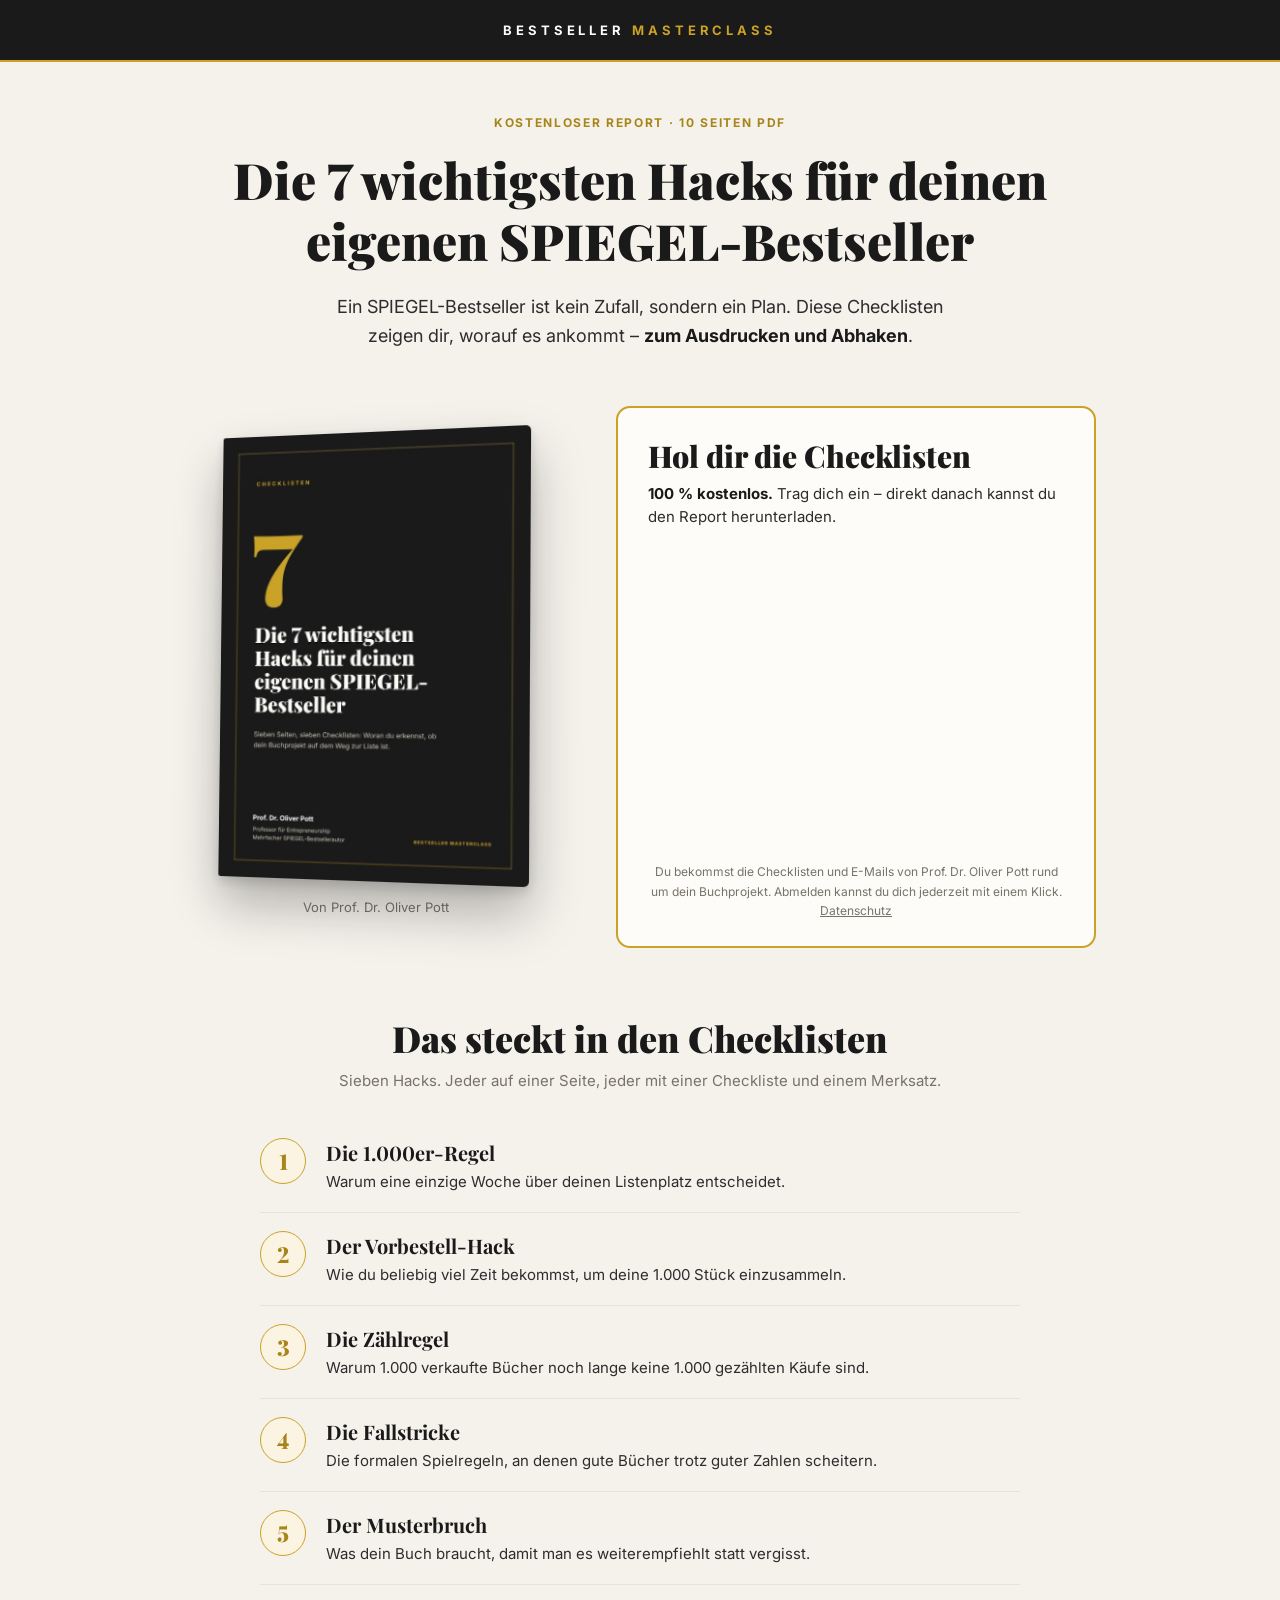
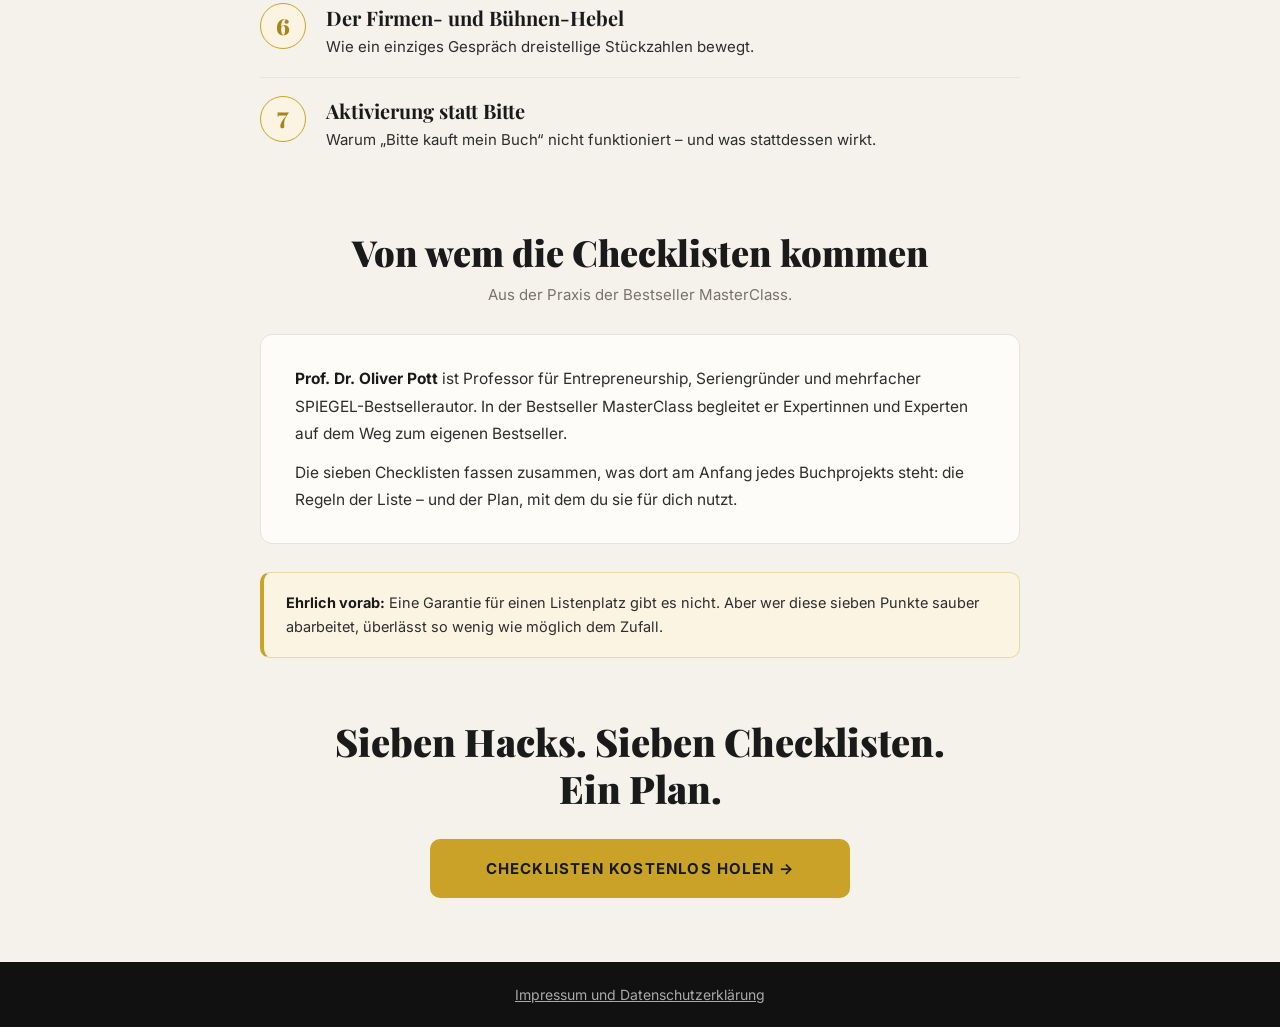
==== 7-hacks/index.html @ 7d338ffd "Neue Seite 7-hacks (Checklisten-Report mit Anmeldung) Co-Authored-By: Claude Fable 5.1 <noreply@anth" ====
<!DOCTYPE html>
<html lang="de">
<head>
<meta charset="utf-8">
<meta name="viewport" content="width=device-width,initial-scale=1,viewport-fit=cover">
<title>Checklisten: Die 7 wichtigsten Hacks für deinen eigenen SPIEGEL-Bestseller</title>
<meta name="description" content="Kostenloser Report von Prof. Dr. Oliver Pott: sieben Checklisten für deinen Weg auf die SPIEGEL-Bestsellerliste. 10 Seiten PDF zum Ausdrucken und Abhaken.">
<meta name="robots" content="noindex,follow">
<meta property="og:title" content="Die 7 wichtigsten Hacks für deinen eigenen SPIEGEL-Bestseller">
<meta property="og:description" content="Sieben Checklisten von Prof. Dr. Oliver Pott – kostenlos als PDF zum Ausdrucken und Abhaken.">
<meta property="og:type" content="website">
<meta property="og:url" content="https://i.founder.de/7-hacks/">
<meta property="og:image" content="https://i.founder.de/7-hacks/cover.jpg">
<meta name="color-scheme" content="light">
<link rel="preconnect" href="https://fonts.googleapis.com">
<link rel="preconnect" href="https://fonts.gstatic.com" crossorigin>
<link href="https://fonts.googleapis.com/css2?family=Playfair+Display:wght@700;900&family=Inter:wght@400;600;700&display=swap" rel="stylesheet">
<style>
  :root{
    --page:#F5F2EC; --card:#FDFCF9; --line:#E8E3D8; --ink:#1A1A1A; --text:#2D2D2D;
    --muted:#77736A; --gold:#C9A227; --green:#5A8A3C;
    --header:#1A1A1A; --footer:#111111; --footer-link:#AAAAAA;
    --serif:"Playfair Display",Georgia,"Times New Roman",serif;
    --sans:Inter,-apple-system,BlinkMacSystemFont,"Segoe UI",Helvetica,Arial,sans-serif;
  }
  *,*::before,*::after{box-sizing:border-box}
  html{color-scheme:light;scroll-behavior:smooth}
  body{margin:0;background:var(--page);color:var(--text);font-family:var(--sans);font-size:16px;line-height:1.55;-webkit-font-smoothing:antialiased}
  .page{min-height:100vh;display:flex;flex-direction:column;background:var(--page)}
  a:focus-visible,button:focus-visible,input:focus-visible{outline:3px solid var(--gold);outline-offset:3px}
  .wrap{max-width:1000px;margin:0 auto;padding:0 24px}
  h1,h2,h3,.num{font-variant-numeric:lining-nums;font-feature-settings:"lnum" 1}

  /* Header */
  .site-header{display:flex;justify-content:center;align-items:center;padding:20px 32px;background:var(--header);border-bottom:2px solid var(--gold)}
  .brand{font-size:13px;font-weight:700;letter-spacing:.3em;text-transform:uppercase;color:#FDFCF9;text-align:center}
  .brand span{color:var(--gold)}

  /* Hero */
  .hero{text-align:center;padding:52px 24px 12px}
  .eyebrow{margin:0 0 16px;font-size:12px;font-weight:700;letter-spacing:.14em;text-transform:uppercase;color:#A8851A}
  h1{font-family:var(--serif);font-weight:900;font-size:clamp(32px,4.4vw,50px);line-height:1.22;color:var(--ink);max-width:880px;margin:0 auto;text-wrap:balance}
  .hero .lead{max-width:640px;margin:22px auto 0;font-size:18px;line-height:1.6;color:var(--text)}
  .hero .lead strong{color:var(--ink)}

  /* Report + Anmeldung */
  .split{display:grid;grid-template-columns:minmax(0,1fr) minmax(0,480px);gap:48px;align-items:center;max-width:960px;margin:0 auto;padding:44px 24px 8px}
  .report{margin:0;justify-self:center;width:100%;max-width:310px;perspective:1400px}
  .report img{display:block;width:100%;height:auto;border-radius:2px 5px 5px 2px;transform:rotateY(-14deg) rotateX(2deg);transform-origin:left center;box-shadow:0 26px 50px rgba(0,0,0,.28),0 5px 12px rgba(0,0,0,.14)}
  .report figcaption{margin-top:22px;text-align:center;font-size:13px;color:var(--muted)}

  .signup{background:var(--card);border:2px solid var(--gold);border-radius:14px;padding:30px 30px 26px}
  .signup h2{font-family:var(--serif);font-weight:900;font-size:clamp(24px,2.6vw,30px);line-height:1.25;margin:0 0 6px;color:var(--ink)}
  .signup .when{margin:0 0 20px;font-size:15px;color:var(--text)}
  .signup .when strong{color:var(--ink)}
  .gr-form{margin:4px 0 0;min-height:300px}
  .gr-form getresponse-form{display:block}
  .privacy{margin:14px 0 0;font-size:12px;line-height:1.6;color:var(--muted);text-align:center}
  .privacy a{color:inherit}

  .submit{display:block;width:100%;border:0;border-radius:10px;padding:18px 16px;background:var(--gold);color:var(--ink);font-family:var(--sans);font-size:15px;font-weight:700;letter-spacing:1.2px;text-transform:uppercase;text-align:center;text-decoration:none;cursor:pointer;transition:filter .15s ease}
  .submit:hover{filter:brightness(1.07)}

  /* Abschnitte */
  section.band{padding:60px 0 0}
  .kicker{text-align:center;font-family:var(--serif);font-weight:900;font-size:clamp(26px,3vw,36px);line-height:1.25;color:var(--ink);margin:0 auto 8px;max-width:760px;text-wrap:balance}
  .sub{text-align:center;font-size:15px;color:var(--muted);margin:0 auto 28px;max-width:640px}

  .hacks{list-style:none;margin:0 auto;padding:0;max-width:760px}
  .hacks li{display:flex;gap:20px;align-items:flex-start;padding:18px 0;border-bottom:1px solid var(--line)}
  .hacks li:last-child{border-bottom:0}
  .hacks .num{flex-shrink:0;display:flex;align-items:center;justify-content:center;width:46px;height:46px;border:1px solid var(--gold);border-radius:50%;background:#FBF4E2;font-family:var(--serif);font-weight:900;font-size:22px;line-height:1;color:#A8851A}
  .hacks h3{font-family:var(--serif);font-weight:700;font-size:20px;line-height:1.3;margin:2px 0 4px;color:var(--ink)}
  .hacks p{margin:0;font-size:15px;line-height:1.6;color:var(--text)}

  .about{max-width:760px;margin:0 auto;background:var(--card);border:1px solid var(--line);border-radius:12px;padding:30px 34px}
  .about p{margin:0;font-size:15.5px;line-height:1.75}
  .about p+p{margin-top:12px}
  .about strong{color:var(--ink)}

  .note{max-width:760px;margin:28px auto 0;background:#FBF4E2;border:1px solid #E6D9A8;border-left:4px solid var(--gold);border-radius:10px;padding:18px 22px;font-size:14.5px;line-height:1.65}
  .note strong{color:var(--ink)}

  /* Abschluss */
  .final{text-align:center;padding:60px 24px 64px}
  .final h2{font-family:var(--serif);font-weight:900;font-size:clamp(26px,3.2vw,38px);line-height:1.25;color:var(--ink);margin:0 auto 26px;max-width:820px}
  .final .final-cta{max-width:420px;margin:0 auto}

  /* Footer */
  .site-footer{text-align:center;padding:20px 0;background:var(--footer);margin-top:auto}
  .site-footer a{font-size:14px;color:var(--footer-link);text-decoration:underline;transition:color .15s ease}
  .site-footer a:hover{color:#fff}

  @media (max-width:860px){
    .split{grid-template-columns:minmax(0,1fr);gap:34px;padding-top:34px;justify-items:center}
    .report{max-width:220px}
    .signup{width:100%;max-width:480px}
  }
  @media (max-width:520px){
    .hero{padding:36px 20px 8px}
    .hero .lead{font-size:16.5px}
    .wrap{padding:0 20px}
    .split{padding-left:16px;padding-right:16px}
    .signup{padding:24px 18px 22px}
    .about{padding:22px 20px}
    .site-header{padding:16px 20px}
    .brand{font-size:11.5px;letter-spacing:.24em}
    section.band{padding-top:46px}
    .hacks li{gap:14px}
    .hacks .num{width:40px;height:40px;font-size:19px}
  }
  @media (prefers-reduced-motion:reduce){
    html{scroll-behavior:auto}
    .submit,.site-footer a{transition:none}
  }
</style>
<!-- Nach erfolgreicher Eintragung: statt der allgemeinen Dankeseite direkt zum Report -->
<script>
(function(){
  var DANKE = 'danke/';
  var done = false;
  function success(){
    if (done) return; done = true;
    window.location.href = DANKE;
  }
  /* Das GetResponse-Formular oeffnet nach dem Absenden ein leeres Fenster und leitet es
     nach erfolgreicher Eintragung weiter. Dieses Fenster fangen wir ab und zeigen
     stattdessen die Download-Seite. */
  var realOpen = window.open;
  window.open = function(url){
    if (arguments.length === 0 || !url || url === 'about:blank') {
      var loc = { assign: success, replace: success, reload: function(){} };
      try { Object.defineProperty(loc, 'href', { set: success, get: function(){ return 'about:blank'; } }); } catch(e){}
      return { location: loc, close: function(){}, focus: function(){}, blur: function(){}, closed: false, opener: null };
    }
    return realOpen.apply(window, arguments);
  };
  /* Sicherheitsnetz, falls GetResponse den Ablauf aendert: erfolgreiche Eintragung am Netzwerk erkennen. */
  var CONTACT = /getresponse\.com\/api\/popups\/[^\/]+\/contacts/;
  if (window.fetch) {
    var realFetch = window.fetch;
    window.fetch = function(input, init){
      var p = realFetch.apply(this, arguments);
      try {
        var u = typeof input === 'string' ? input : (input && input.url) || '';
        var m = ((init && init.method) || (input && input.method) || 'GET').toUpperCase();
        if (m !== 'GET' && CONTACT.test(u)) {
          p.then(function(r){ if (r && r.ok) setTimeout(success, 1200); }, function(){});
        }
      } catch(e){}
      return p;
    };
  }
  var xo = XMLHttpRequest.prototype.open, xs = XMLHttpRequest.prototype.send;
  XMLHttpRequest.prototype.open = function(m, u){
    this.__gr = (String(m).toUpperCase() !== 'GET' && CONTACT.test(String(u)));
    return xo.apply(this, arguments);
  };
  XMLHttpRequest.prototype.send = function(){
    if (this.__gr) {
      this.addEventListener('load', function(){ if (this.status >= 200 && this.status < 300) setTimeout(success, 1200); });
    }
    return xs.apply(this, arguments);
  };
})();
</script>
<!-- GetResponse Analytics -->
<script type="text/javascript">
(function(m, o, n, t, e, r, _){
        m['__GetResponseAnalyticsObject'] = e;m[e] = m[e] || function() {(m[e].q = m[e].q || []).push(arguments)};
        r = o.createElement(n);_ = o.getElementsByTagName(n)[0];r.async = 1;r.src = t;r.setAttribute('crossorigin', 'use-credentials');_.parentNode .insertBefore(r, _);
    })(window, document, 'script', 'https://an.gr-wcon.com/script/6c6dc7f7-077d-4675-bd87-45e26325aedc/ga.js', 'GrTracking');
</script>
<!-- End GetResponse Analytics -->
</head>
<body>
<div class="page">

  <header class="site-header">
    <div class="brand">Bestseller <span>MasterClass</span></div>
  </header>

  <main>

    <section class="hero">
      <p class="eyebrow">Kostenloser Report · 10 Seiten PDF</p>
      <h1>Die 7 wichtigsten Hacks für deinen eigenen SPIEGEL-Bestseller</h1>
      <p class="lead">Ein SPIEGEL-Bestseller ist kein Zufall, sondern ein Plan. Diese Checklisten zeigen dir, worauf es ankommt – <strong>zum Ausdrucken und Abhaken</strong>.</p>
    </section>

    <div class="split">
      <figure class="report">
        <img src="cover.jpg" width="640" height="905" alt="Titelseite des Reports: Checklisten – Die 7 wichtigsten Hacks für deinen eigenen SPIEGEL-Bestseller">
        <figcaption>Von Prof. Dr. Oliver Pott</figcaption>
      </figure>

      <div class="signup" id="anmeldung">
        <h2>Hol dir die Checklisten</h2>
        <p class="when"><strong>100 % kostenlos.</strong> Trag dich ein – direkt danach kannst du den Report herunterladen.</p>
        <div class="gr-form">
          <getresponse-form form-id="940524ef-bb70-4ea4-ae61-610be808b68a" e="0"></getresponse-form>
          <noscript><p class="privacy">Bitte aktiviere JavaScript, damit das Formular angezeigt wird.</p></noscript>
        </div>
        <p class="privacy">Du bekommst die Checklisten und E-Mails von Prof. Dr. Oliver Pott rund um dein Buchprojekt. Abmelden kannst du dich jederzeit mit einem Klick. <a href="https://founder-de.lpages.co/foundervita/">Datenschutz</a></p>
      </div>
    </div>

    <section class="band">
      <div class="wrap">
        <h2 class="kicker">Das steckt in den Checklisten</h2>
        <p class="sub">Sieben Hacks. Jeder auf einer Seite, jeder mit einer Checkliste und einem Merksatz.</p>
        <ol class="hacks">
          <li><span class="num" aria-hidden="true">1</span><div><h3>Die 1.000er-Regel</h3><p>Warum eine einzige Woche über deinen Listenplatz entscheidet.</p></div></li>
          <li><span class="num" aria-hidden="true">2</span><div><h3>Der Vorbestell-Hack</h3><p>Wie du beliebig viel Zeit bekommst, um deine 1.000 Stück einzusammeln.</p></div></li>
          <li><span class="num" aria-hidden="true">3</span><div><h3>Die Zählregel</h3><p>Warum 1.000 verkaufte Bücher noch lange keine 1.000 gezählten Käufe sind.</p></div></li>
          <li><span class="num" aria-hidden="true">4</span><div><h3>Die Fallstricke</h3><p>Die formalen Spielregeln, an denen gute Bücher trotz guter Zahlen scheitern.</p></div></li>
          <li><span class="num" aria-hidden="true">5</span><div><h3>Der Musterbruch</h3><p>Was dein Buch braucht, damit man es weiterempfiehlt statt vergisst.</p></div></li>
          <li><span class="num" aria-hidden="true">6</span><div><h3>Der Firmen- und Bühnen-Hebel</h3><p>Wie ein einziges Gespräch dreistellige Stückzahlen bewegt.</p></div></li>
          <li><span class="num" aria-hidden="true">7</span><div><h3>Aktivierung statt Bitte</h3><p>Warum „Bitte kauft mein Buch“ nicht funktioniert – und was stattdessen wirkt.</p></div></li>
        </ol>
      </div>
    </section>

    <section class="band">
      <div class="wrap">
        <h2 class="kicker">Von wem die Checklisten kommen</h2>
        <p class="sub">Aus der Praxis der Bestseller MasterClass.</p>
        <div class="about">
          <p><strong>Prof. Dr. Oliver Pott</strong> ist Professor für Entrepreneurship, Seriengründer und mehrfacher SPIEGEL-Bestsellerautor. In der Bestseller MasterClass begleitet er Expertinnen und Experten auf dem Weg zum eigenen Bestseller.</p>
          <p>Die sieben Checklisten fassen zusammen, was dort am Anfang jedes Buchprojekts steht: die Regeln der Liste – und der Plan, mit dem du sie für dich nutzt.</p>
        </div>
        <p class="note"><strong>Ehrlich vorab:</strong> Eine Garantie für einen Listenplatz gibt es nicht. Aber wer diese sieben Punkte sauber abarbeitet, überlässt so wenig wie möglich dem Zufall.</p>
      </div>
    </section>

    <section class="final">
      <h2>Sieben Hacks. Sieben Checklisten.<br>Ein Plan.</h2>
      <p class="final-cta"><a class="submit" href="#anmeldung">Checklisten kostenlos holen →</a></p>
    </section>

  </main>

  <footer class="site-footer">
    <a href="https://founder-de.lpages.co/foundervita/">Impressum und Datenschutzerklärung</a>
  </footer>
</div>
</body>
</html>
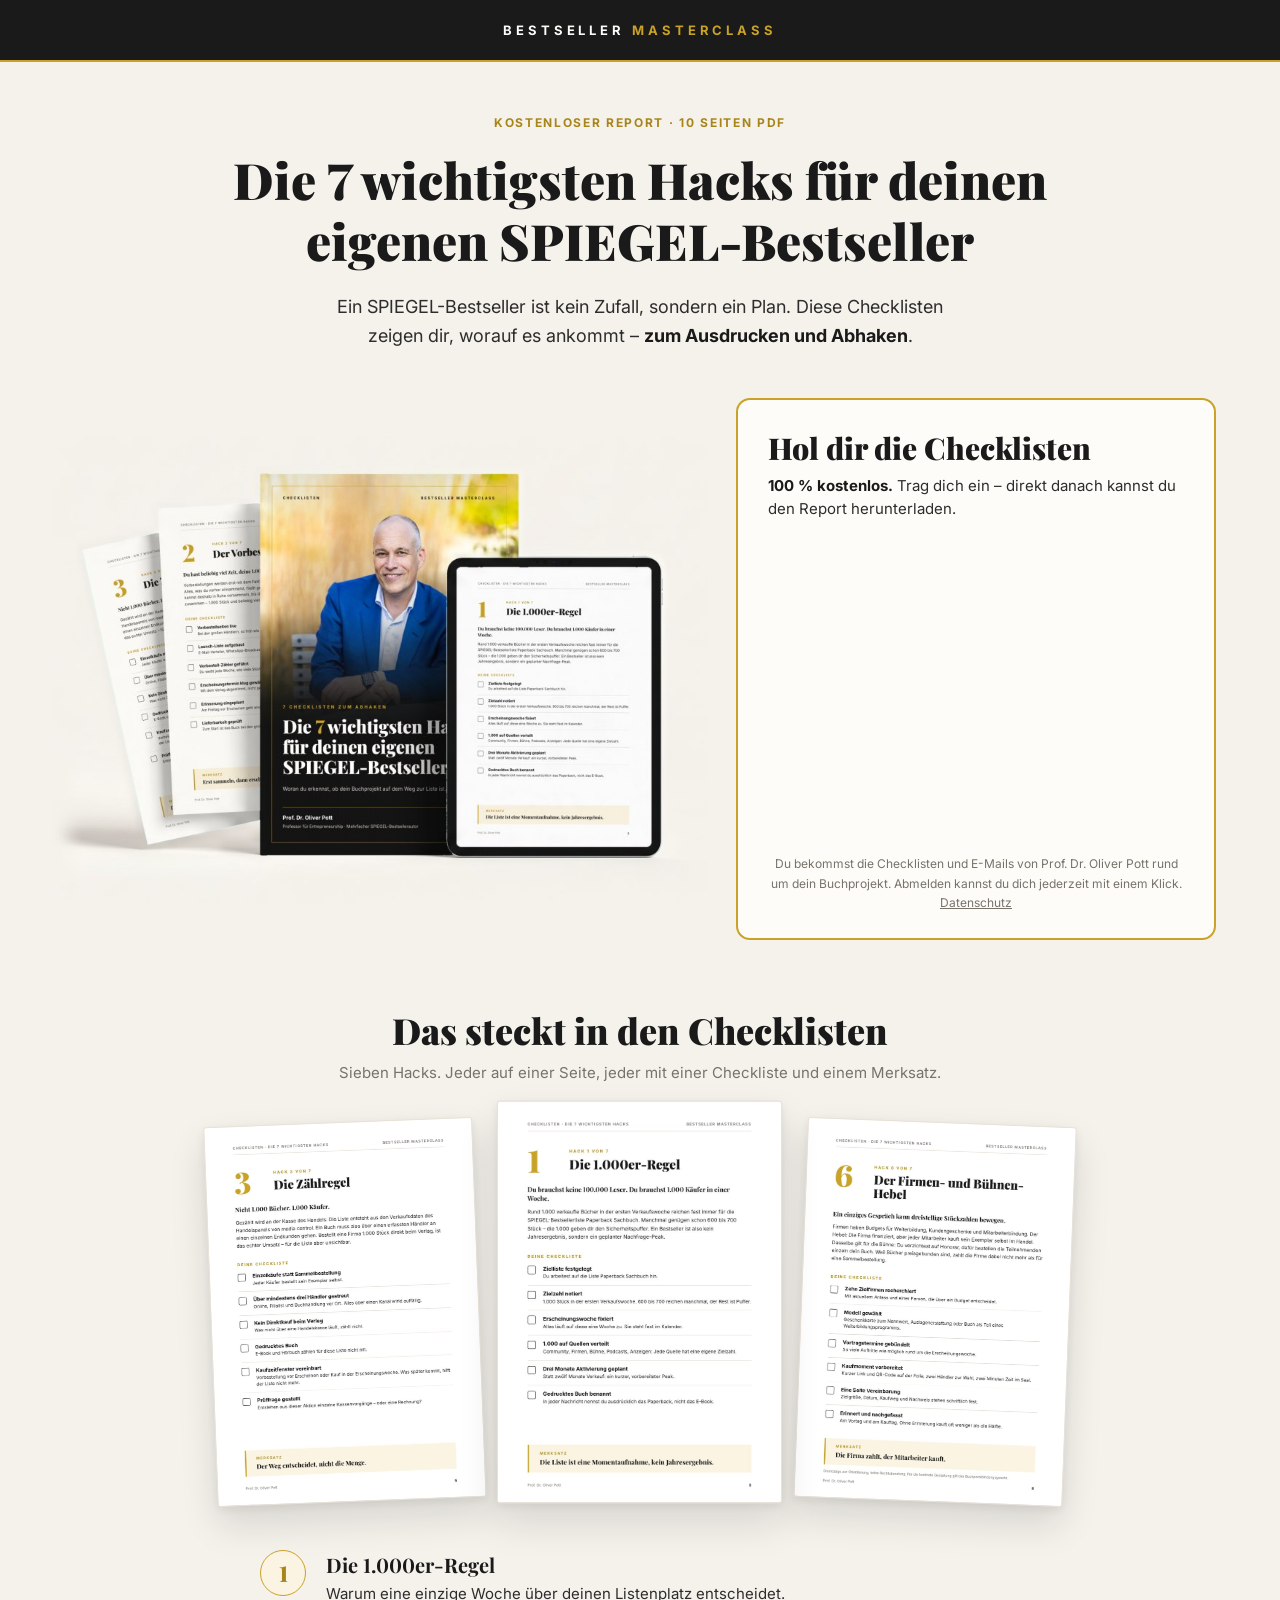
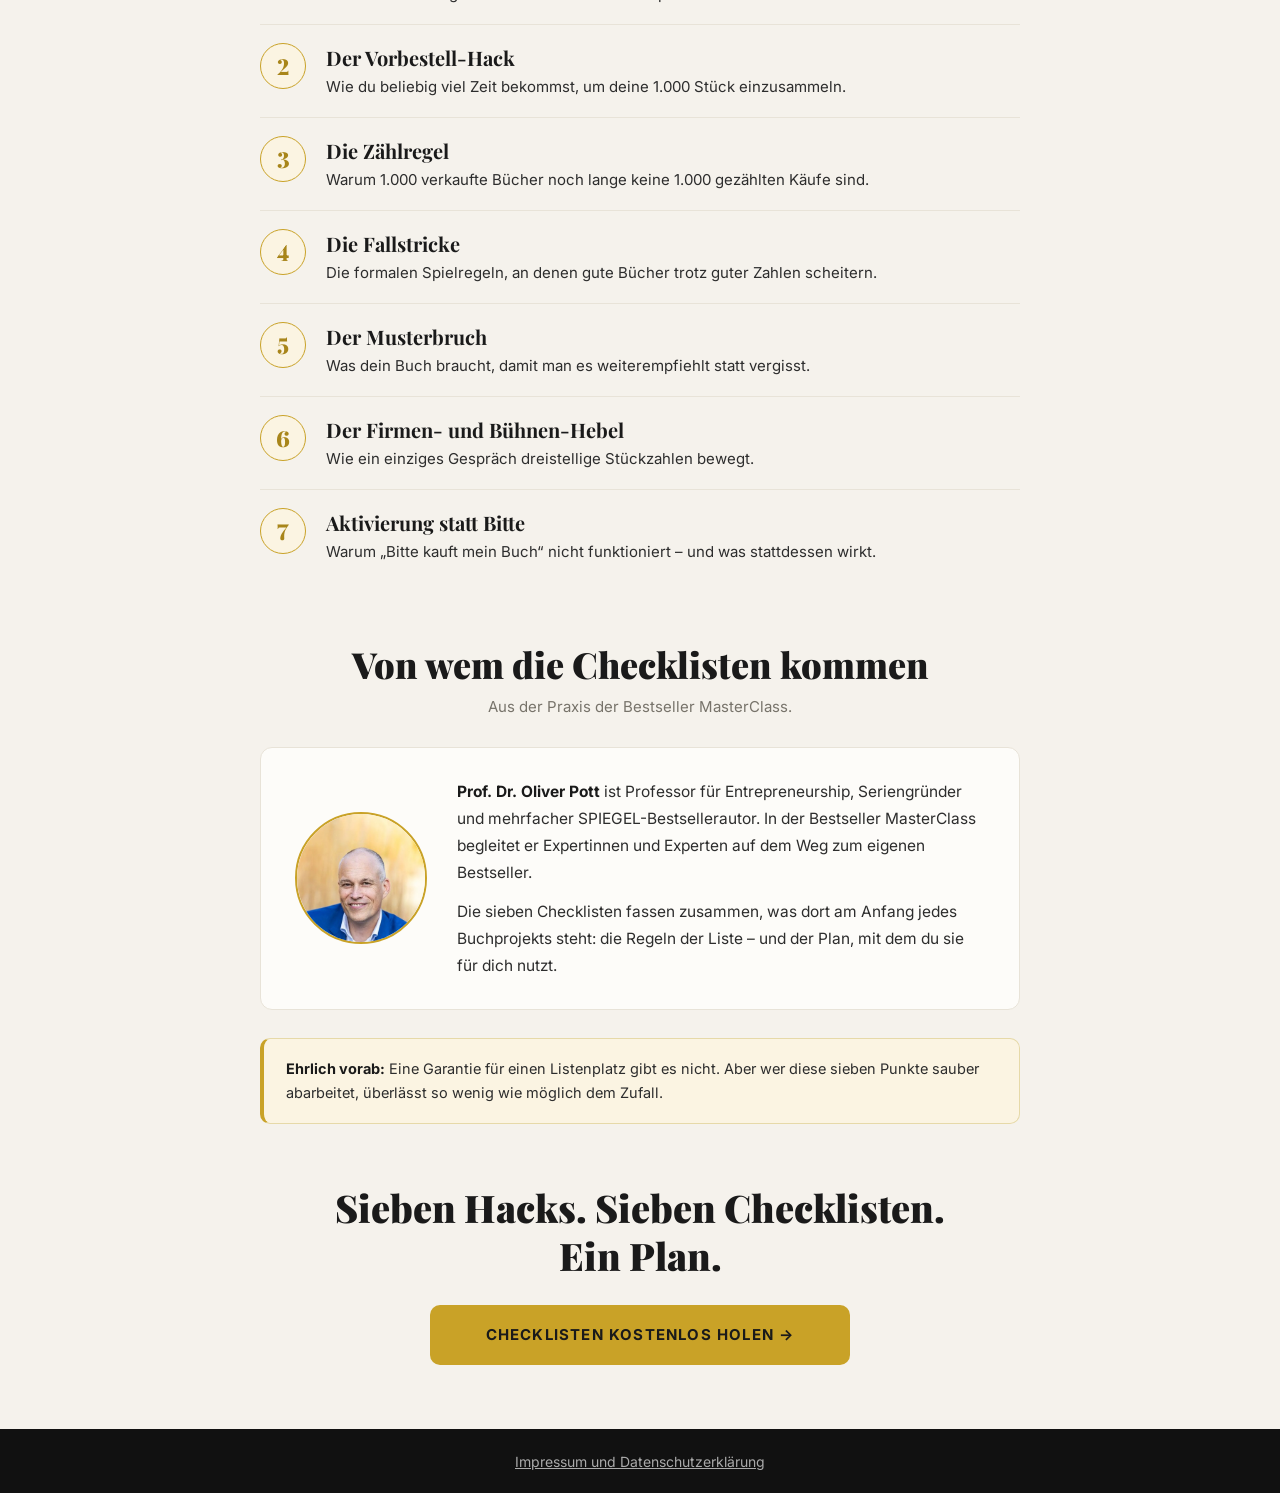
==== commit 6487637a: "7-hacks: neue Titelseite mit Foto, hochwertige Checklisten-Grafik, Seitenvorschau Co-Authored-By: Cl" ====
--- a/7-hacks/index.html
+++ b/7-hacks/index.html
@@ -10,7 +10,7 @@
 <meta property="og:description" content="Sieben Checklisten von Prof. Dr. Oliver Pott – kostenlos als PDF zum Ausdrucken und Abhaken.">
 <meta property="og:type" content="website">
 <meta property="og:url" content="https://i.founder.de/7-hacks/">
-<meta property="og:image" content="https://i.founder.de/7-hacks/cover.jpg">
+<meta property="og:image" content="https://i.founder.de/7-hacks/checklisten-mockup.jpg">
 <meta name="color-scheme" content="light">
 <link rel="preconnect" href="https://fonts.googleapis.com">
 <link rel="preconnect" href="https://fonts.gstatic.com" crossorigin>
@@ -44,10 +44,9 @@
   .hero .lead strong{color:var(--ink)}
 
   /* Report + Anmeldung */
-  .split{display:grid;grid-template-columns:minmax(0,1fr) minmax(0,480px);gap:48px;align-items:center;max-width:960px;margin:0 auto;padding:44px 24px 8px}
-  .report{margin:0;justify-self:center;width:100%;max-width:310px;perspective:1400px}
-  .report img{display:block;width:100%;height:auto;border-radius:2px 5px 5px 2px;transform:rotateY(-14deg) rotateX(2deg);transform-origin:left center;box-shadow:0 26px 50px rgba(0,0,0,.28),0 5px 12px rgba(0,0,0,.14)}
-  .report figcaption{margin-top:22px;text-align:center;font-size:13px;color:var(--muted)}
+  .split{display:grid;grid-template-columns:minmax(0,1.32fr) minmax(0,480px);gap:28px;align-items:center;max-width:1200px;margin:0 auto;padding:36px 24px 8px}
+  .mockup{margin:0 0 0 -12px}
+  .mockup img{display:block;width:100%;height:auto}
 
   .signup{background:var(--card);border:2px solid var(--gold);border-radius:14px;padding:30px 30px 26px}
   .signup h2{font-family:var(--serif);font-weight:900;font-size:clamp(24px,2.6vw,30px);line-height:1.25;margin:0 0 6px;color:var(--ink)}
@@ -66,6 +65,12 @@
   .kicker{text-align:center;font-family:var(--serif);font-weight:900;font-size:clamp(26px,3vw,36px);line-height:1.25;color:var(--ink);margin:0 auto 8px;max-width:760px;text-wrap:balance}
   .sub{text-align:center;font-size:15px;color:var(--muted);margin:0 auto 28px;max-width:640px}
 
+  .pages{display:grid;grid-template-columns:repeat(3,minmax(0,1fr));gap:26px;max-width:860px;margin:6px auto 40px;padding:0;list-style:none;align-items:center}
+  .pages img{display:block;width:100%;height:auto;background:#fff;border:1px solid var(--line);border-radius:3px;box-shadow:0 18px 36px rgba(26,26,26,.13),0 3px 8px rgba(26,26,26,.07)}
+  .pages li:nth-child(1){transform:rotate(-2.2deg) translateY(10px)}
+  .pages li:nth-child(2){transform:scale(1.06);position:relative;z-index:1}
+  .pages li:nth-child(3){transform:rotate(2.2deg) translateY(10px)}
+
   .hacks{list-style:none;margin:0 auto;padding:0;max-width:760px}
   .hacks li{display:flex;gap:20px;align-items:flex-start;padding:18px 0;border-bottom:1px solid var(--line)}
   .hacks li:last-child{border-bottom:0}
@@ -73,7 +78,8 @@
   .hacks h3{font-family:var(--serif);font-weight:700;font-size:20px;line-height:1.3;margin:2px 0 4px;color:var(--ink)}
   .hacks p{margin:0;font-size:15px;line-height:1.6;color:var(--text)}
 
-  .about{max-width:760px;margin:0 auto;background:var(--card);border:1px solid var(--line);border-radius:12px;padding:30px 34px}
+  .about{display:grid;grid-template-columns:132px minmax(0,1fr);gap:30px;align-items:center;max-width:760px;margin:0 auto;background:var(--card);border:1px solid var(--line);border-radius:12px;padding:30px 34px}
+  .about img{display:block;width:132px;height:132px;border-radius:50%;object-fit:cover;border:2px solid var(--gold)}
   .about p{margin:0;font-size:15.5px;line-height:1.75}
   .about p+p{margin-top:12px}
   .about strong{color:var(--ink)}
@@ -93,7 +99,7 @@
 
   @media (max-width:860px){
     .split{grid-template-columns:minmax(0,1fr);gap:34px;padding-top:34px;justify-items:center}
-    .report{max-width:220px}
+    .mockup{margin:0;width:100%;max-width:620px}
     .signup{width:100%;max-width:480px}
   }
   @media (max-width:520px){
@@ -102,7 +108,10 @@
     .wrap{padding:0 20px}
     .split{padding-left:16px;padding-right:16px}
     .signup{padding:24px 18px 22px}
-    .about{padding:22px 20px}
+    .about{grid-template-columns:minmax(0,1fr);gap:18px;justify-items:center;padding:24px 20px}
+    .about img{width:112px;height:112px}
+    .pages{gap:10px;margin-bottom:30px}
+    .pages li:nth-child(1),.pages li:nth-child(3){transform:rotate(0) translateY(6px)}
     .site-header{padding:16px 20px}
     .brand{font-size:11.5px;letter-spacing:.24em}
     section.band{padding-top:46px}
@@ -189,9 +198,8 @@
     </section>
 
     <div class="split">
-      <figure class="report">
-        <img src="cover.jpg" width="640" height="905" alt="Titelseite des Reports: Checklisten – Die 7 wichtigsten Hacks für deinen eigenen SPIEGEL-Bestseller">
-        <figcaption>Von Prof. Dr. Oliver Pott</figcaption>
+      <figure class="mockup">
+        <img src="checklisten-mockup.jpg" srcset="checklisten-mockup-900.jpg 900w, checklisten-mockup.jpg 1800w" sizes="(max-width:860px) 92vw, 680px" width="1800" height="1283" alt="Der Report als Heft und auf dem Tablet: Checklisten – Die 7 wichtigsten Hacks für deinen eigenen SPIEGEL-Bestseller von Prof. Dr. Oliver Pott">
       </figure>
 
       <div class="signup" id="anmeldung">
@@ -209,6 +217,11 @@
       <div class="wrap">
         <h2 class="kicker">Das steckt in den Checklisten</h2>
         <p class="sub">Sieben Hacks. Jeder auf einer Seite, jeder mit einer Checkliste und einem Merksatz.</p>
+        <ul class="pages" aria-label="Drei Beispielseiten aus dem Report">
+          <li><img src="seite-hack-3.jpg" width="760" height="1075" loading="lazy" alt="Beispielseite: Hack 3, Die Zählregel, mit Checkliste"></li>
+          <li><img src="seite-hack-1.jpg" width="760" height="1075" loading="lazy" alt="Beispielseite: Hack 1, Die 1.000er-Regel, mit Checkliste"></li>
+          <li><img src="seite-hack-6.jpg" width="760" height="1075" loading="lazy" alt="Beispielseite: Hack 6, Der Firmen- und Bühnen-Hebel, mit Checkliste"></li>
+        </ul>
         <ol class="hacks">
           <li><span class="num" aria-hidden="true">1</span><div><h3>Die 1.000er-Regel</h3><p>Warum eine einzige Woche über deinen Listenplatz entscheidet.</p></div></li>
           <li><span class="num" aria-hidden="true">2</span><div><h3>Der Vorbestell-Hack</h3><p>Wie du beliebig viel Zeit bekommst, um deine 1.000 Stück einzusammeln.</p></div></li>
@@ -226,8 +239,11 @@
         <h2 class="kicker">Von wem die Checklisten kommen</h2>
         <p class="sub">Aus der Praxis der Bestseller MasterClass.</p>
         <div class="about">
+          <img src="portrait.jpg" width="360" height="360" loading="lazy" alt="Prof. Dr. Oliver Pott">
+          <div>
           <p><strong>Prof. Dr. Oliver Pott</strong> ist Professor für Entrepreneurship, Seriengründer und mehrfacher SPIEGEL-Bestsellerautor. In der Bestseller MasterClass begleitet er Expertinnen und Experten auf dem Weg zum eigenen Bestseller.</p>
           <p>Die sieben Checklisten fassen zusammen, was dort am Anfang jedes Buchprojekts steht: die Regeln der Liste – und der Plan, mit dem du sie für dich nutzt.</p>
+          </div>
         </div>
         <p class="note"><strong>Ehrlich vorab:</strong> Eine Garantie für einen Listenplatz gibt es nicht. Aber wer diese sieben Punkte sauber abarbeitet, überlässt so wenig wie möglich dem Zufall.</p>
       </div>
